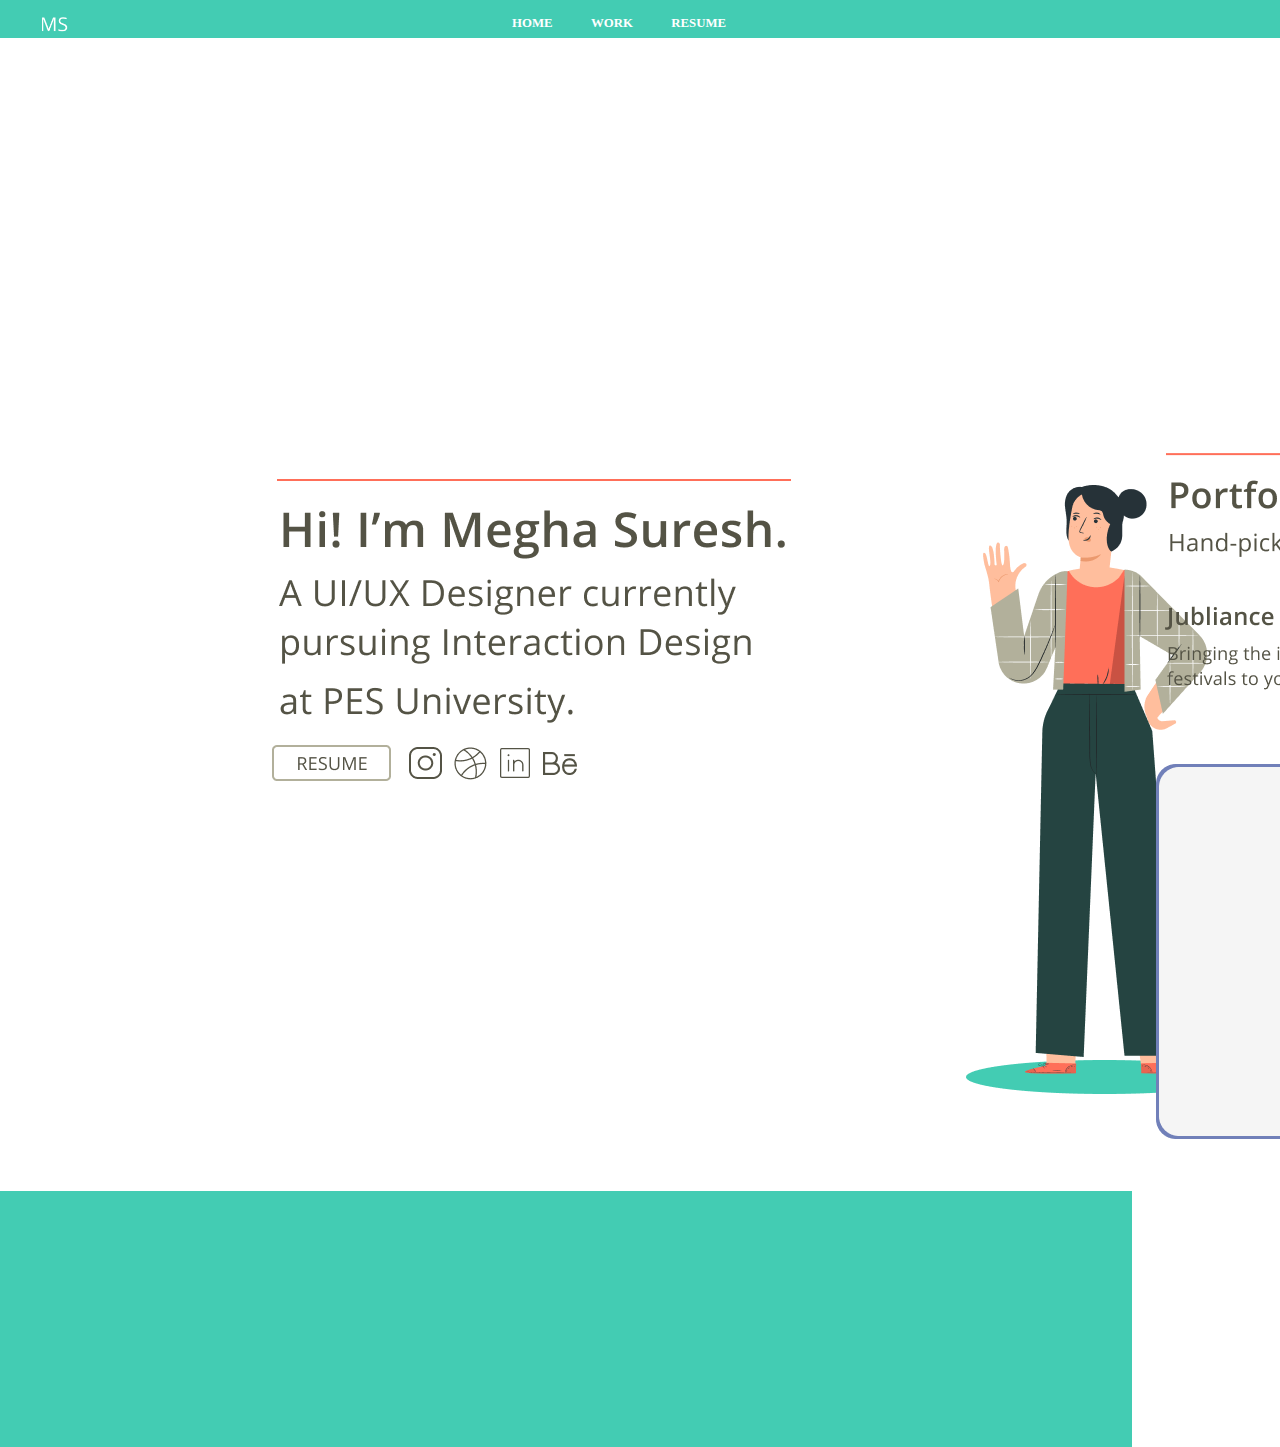
==== index.html @ 011658e3 "Add files via upload" ====
<!DOCTYPE html>
<html lang="en">
<head>
    <meta charset="UTF-8">
    <meta name="viewport" content="width=device-width, initial-scale=1.0">
    <title>Megha's Portfolio</title>
    <link rel="stylesheet" type="text/css" href="styles.css">
</head>
<body>
    <div class="nav-bar">
        <div class="logo">
            <img src="resources/images/logo.png">
        </div>
        <div class="links-box">
            <div class="link-item">
                <div class="link-item">
                    <h1>HOME</h1>
                </div>
            <div class="link-item">
                <a target="_blank" href="/work.html"><h1>WORK</h1></a>
            </div>
            <div class="link-item">
                <h1>RESUME</h1>
            </div>
        </div>
    </div>

 <div class="content">
    <div class="intro">
      <div class="introleft">
        <div class="introtext">
             <img src="resources/images/homepagetext.png">  
        </div>
       <div class="resumeandsm">
           <div class="resumebutton">
            <img src="resources/images/resumebutton.png">  
           </div>
           <div class="instagram"> 
            <img src="resources/images/iglogo.png">  
           </div>
           <div class="dribbble"> 
            <img src="resources/images/dribbblelogo.png">  
           </div>
           <div class="linkedin"> 
            <img src="resources/images/linkedinlogo.png">  
           </div>
           <div class="behance"> 
            <img src="resources/images/behancelogo.png">  
           </div>
      </div>
      </div>
        <div class="introimg">
             <img src="resources/images/homepageillus.png">  
        </div>
    </div>

    <div class="portfolio">
        <div class="heading">
            <img src="resources/images/portfolioheading.png">
        </div>
        <div class="p1">
            <div class="p1text">
                <img src="resources/images/p1text.png">
           </div>
           <div class="p1img">
            <img src="resources/images/p1.png">
       </div>
        </div>
 </div>

    <div class="footer">
            
    </div>
</body>
</html>
---- styles.css ----
a{
  color: rgb(255, 255, 255);
  text-decoration: none;
}

a:hover{
  text-decoration: underline;
}

body{
  margin: 0vw;
  padding: 0vw;
  background-color: rgb(255, 255, 255);
}
.nav-bar{
  background: #43CCB3;
  display: grid;
  grid-template-columns: 10vw auto;
  grid-gap: 30vw;
  margin: auto;
  width: 100%;
  height: 3vw;
}

.nav-bar .logo{
  width: 100%;
  padding: .6vw;
  padding-left: 3vw;
}
.nav-bar .logo img{
  width: 25%;
}

.nav-bar .links-box{
  display: grid;
  grid-template-columns: 5vw 5vw 5vw;
  grid-gap: 1vw;
}
.nav-bar .links-box .link-item{
  margin: auto;
  margin-right: 3vw;
  display: flex;
}

.nav-bar .links-box .link-item h1{
  font-size: 1vw;
  color: #ffffff;
}

.content{
  background: #ffffff;
  display: grid;
  grid-template-columns: auto auto;
  grid-gap: 1vw;
  margin: auto;
  width: 100%;
}

.intro{
  background: #ffffff;
  display: grid;
  grid-template-columns: auto auto;
  grid-gap: 1vw;
  margin: auto;
  margin-left: 20vw;
  width: 100%;
}

.introleft .resumeandsm{
  margin: auto;
  margin-left: .5vw;
  display: flex;
}

.footer{
  background: #43CCB3;
  height: 20vw;
  margin: auto;
  margin-top: 2vw;
  width: 100%;

}
/* --------------------------------------------------------responsive code here------------------------------------- */
@media only screen and (max-width: 600px) {
 .fruit-box{
  margin: auto;
  width: 100%;
  margin-top: 2vw;
}
.fruit-box .heading h2{
  font-size: 5vw;
}

.fruit-card-box{
  width: 100%;
  display: grid;
  grid-template-columns: auto auto;
  grid-gap: 1vw;
  margin: auto;
}

.fruit-card-box .fruit-card{
   width: 80%;
   border: solid 1px grey;
   margin: auto;
   margin-bottom: 5vw;
}

.fruit-card-box .fruit-card img{
  display: block;
  margin: auto;
  width: 70%;
}
.fruit-card-box .fruit-card .name-f{
  display: block;
  margin: auto;
}
.fruit-card-box .fruit-card .name-f h6{
  text-align: center;
  font-size:3vw;
  padding: 0vw;
  margin: 0vw;
  margin-bottom: 3vw;
}


}

@media only screen and (min-width: 600px) and (max-width: 1200px) {
  .fruit-box{
    margin: auto;
    width: 100%;
    margin-top: 2vw;
  }
  .fruit-box .heading h2{
    font-size: 3vw;
  }
  
  .fruit-card-box{
    width: 100%;
    display: grid;
    grid-template-columns: auto auto auto;
    grid-gap: 1vw;
    margin: auto;
  }
  
  .fruit-card-box .fruit-card{
     width: 80%;
     border: solid 1px grey;
     margin: auto;
  }
  
  .fruit-card-box .fruit-card img{
    display: block;
    margin: auto;
    width: 70%;
  }
  .fruit-card-box .fruit-card .name-f{
    display: block;
    margin: auto;
  }
  .fruit-card-box .fruit-card .name-f h6{
    text-align: center;
    font-size: 2vw;
  }
  
}

@media only screen and (min-width: 1200px){
     body{
        
    }   
}
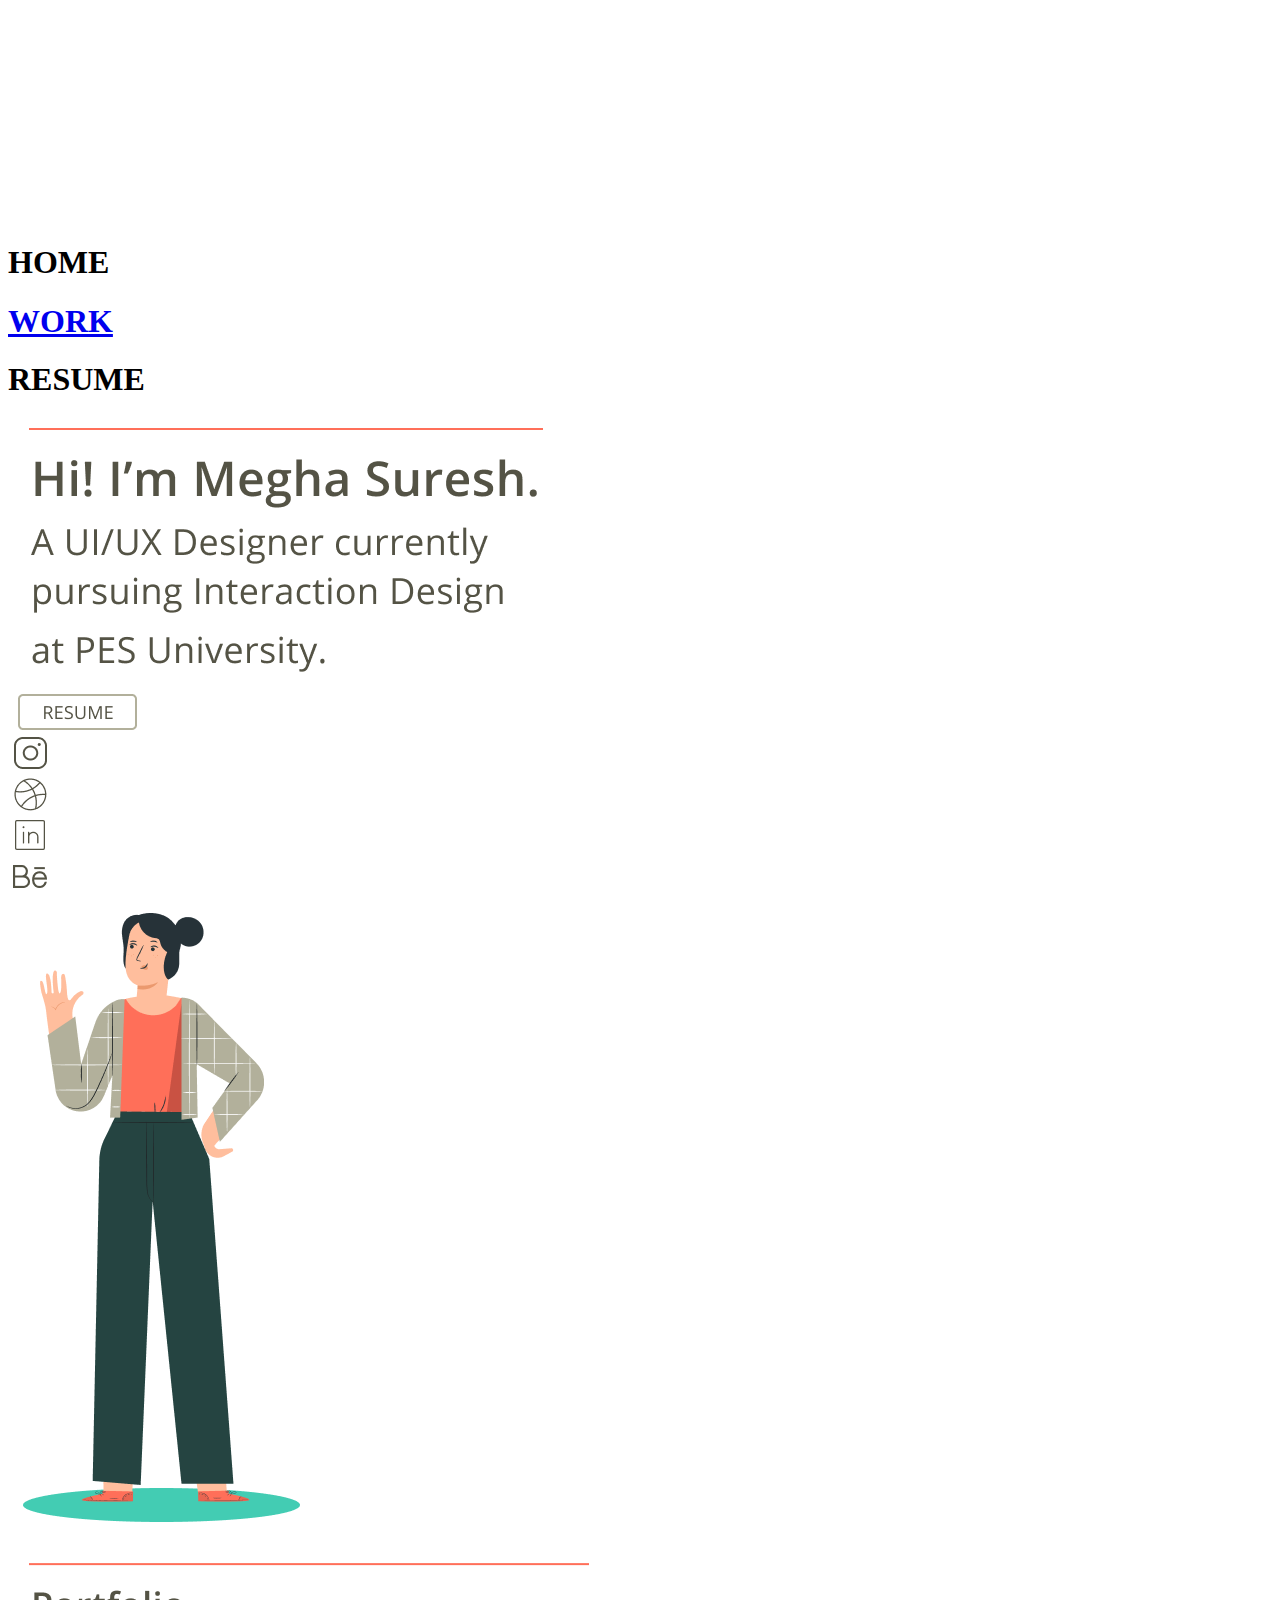
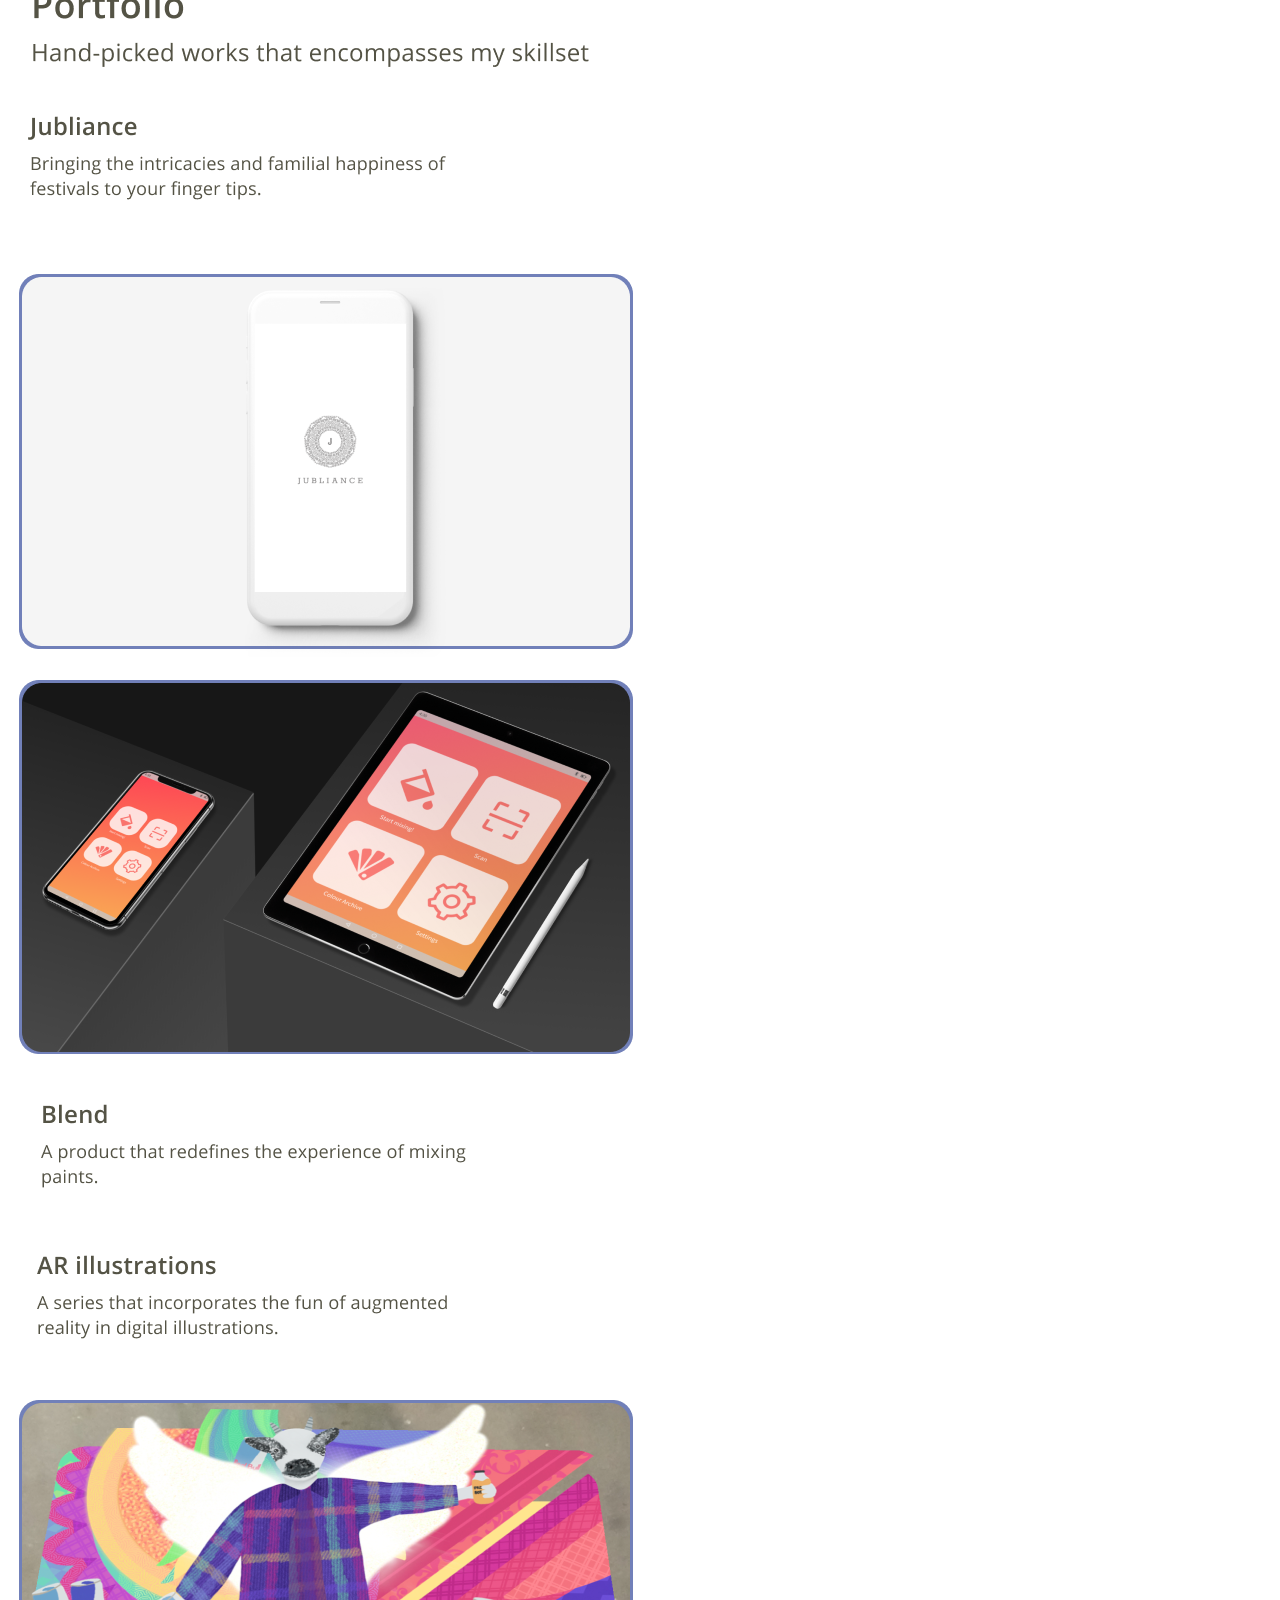
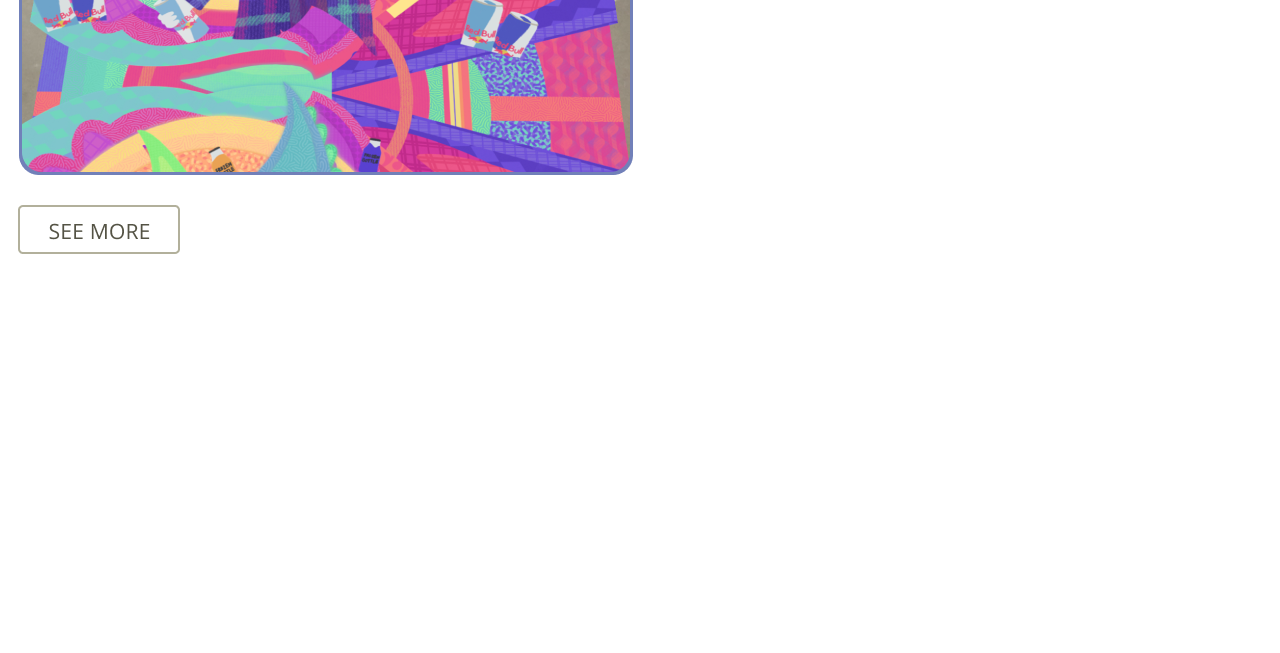
==== commit cd050c91: "Update index.html" ====
--- a/index.html
+++ b/index.html
@@ -2,74 +2,136 @@
 <html lang="en">
 <head>
     <meta charset="UTF-8">
-    <meta name="viewport" content="width=device-width, initial-scale=1.0">
-    <title>Megha's Portfolio</title>
-    <link rel="stylesheet" type="text/css" href="styles.css">
+    <meta name="viewport" content="width=device-width,initial-scale=1,maximum-scale=1,user-scalable=no">
+    <meta http-equiv="X-UA-Compatible" content="IE=edge,chrome=1">
+     <meta name="HandheldFriendly" content="true">
+    <link rel="preconnect" href="https://fonts.gstatic.com">
+    <link href="https://fonts.googleapis.com/css2?family=Open+Sans&display=swap" rel="stylesheet">
+    <title>Megha Suresh</title>
+    <link rel="stylesheet" type="text/css" href="home.css">
 </head>
+
 <body>
     <div class="nav-bar">
         <div class="logo">
-            <img src="resources/images/logo.png">
+            <a href="/home.html">
+            <img src="resources/images/logo.png"></a>
         </div>
+
         <div class="links-box">
-            <div class="link-item">
-                <div class="link-item">
+            <div class="home">
                     <h1>HOME</h1>
-                </div>
-            <div class="link-item">
+           </div>
+           <div class="work">
                 <a target="_blank" href="/work.html"><h1>WORK</h1></a>
             </div>
-            <div class="link-item">
+            <div class="resume">
                 <h1>RESUME</h1>
             </div>
         </div>
-    </div>
+</div>
 
- <div class="content">
-    <div class="intro">
-      <div class="introleft">
-        <div class="introtext">
-             <img src="resources/images/homepagetext.png">  
-        </div>
-       <div class="resumeandsm">
-           <div class="resumebutton">
-            <img src="resources/images/resumebutton.png">  
+  <div class="intro">
+          <div class="introleft">
+               <div class="introtext">
+                 <img src="resources/images/homepagetext.png">
+              </div>
+
+              <div class="resumeandsm">
+                 <div class="resumebutton">
+                     <img src="resources/images/resumebutton.png">
+                 </div>
+                 <div class="instagram">
+                     <a target="_blank" href="https://www.instagram.com/_cosmic_railway/"> 
+                     <img src="resources/images/iglogo.png"></a> 
+                 </div>
+                 <div class="dribbble"> 
+                     <a target="_blank" href="https://dribbble.com/Megha_Suresh"> 
+                     <img src="resources/images/dribbblelogo.png"></a> 
+                 </div>
+                 <div class="linkedin">
+                     <a target="_blank" href="https://www.linkedin.com/in/megha-suresh-203235194/">  
+                     <img src="resources/images/linkedinlogo.png"></a>  
+                 </div>
+                 <div class="behance">
+                     <a target="_blank" href="https://www.behance.net/meghasuresh">  
+                     <img src="resources/images/behancelogo.png"></a>
+                 </div>
+               </div>
            </div>
-           <div class="instagram"> 
-            <img src="resources/images/iglogo.png">  
+
+           <div class="introimg">
+             <img src="resources/images/homepageillus.png">  
            </div>
-           <div class="dribbble"> 
-            <img src="resources/images/dribbblelogo.png">  
+</div>
+
+ <div class="portfolio">
+            <div class="heading">
+               <img src="resources/images/portfolioheading.png">
            </div>
-           <div class="linkedin"> 
-            <img src="resources/images/linkedinlogo.png">  
-           </div>
-           <div class="behance"> 
-            <img src="resources/images/behancelogo.png">  
-           </div>
-      </div>
-      </div>
-        <div class="introimg">
-             <img src="resources/images/homepageillus.png">  
-        </div>
-    </div>
 
-    <div class="portfolio">
-        <div class="heading">
-            <img src="resources/images/portfolioheading.png">
-        </div>
-        <div class="p1">
-            <div class="p1text">
-                <img src="resources/images/p1text.png">
-           </div>
-           <div class="p1img">
-            <img src="resources/images/p1.png">
-       </div>
-        </div>
+           <div class="p1">
+              <div class="p1text" id="ptext"> 
+                 <a target="_blank" href="/jubliance.html">
+                  <img src="resources/images/p1text.png"></a>
+             </div>
+             <div class="p1img" id="pimg"> 
+                 <a target="_blank" href="/jubliance.html">
+                  <img src="resources/images/p1.png"></a> 
+             </div>
+         </div>
+
+          <div class="p2">
+              <div class="p2img" id="pimg">
+                 <img src="resources/images/p2.png"> 
+              </div>
+              <div class="p2text" id="ptext">
+                  <img src="resources/images/p2text.png"> 
+             </div>
+         </div>
+
+         <div class="p3">
+              <div class="p3text" id="ptext">
+                  <img src="resources/images/p3text.png"> 
+             </div>
+             <div class="p3img" id="pimg">
+                  <img src="resources/images/p3.png"> 
+             </div>
+         </div>
+
+         <div class="seemore">
+            <a target="_blank" href="/work.html">
+            <img src="resources/images/seemorebutton.png"></a>
+         </div>
+</div>
+
+     
+ 
+
+ <div class="footer">
+     <div class="logo">
+         <img src="resources/images/logo.png">
+     </div>
+
+     <div class="smicons">
+         <div class="instagram">
+            <a target="_blank" href="https://www.instagram.com/_cosmic_railway/">  
+            <img src="resources/images/iglogow.png"></a>  
+         </div>
+         <div class="dribbble"> 
+            <a target="_blank" href="https://dribbble.com/Megha_Suresh"> 
+            <img src="resources/images/dribbblelogow.png"></a>
+         </div>
+         <div class="linkedin"> 
+            <a target="_blank" href="https://www.linkedin.com/in/megha-suresh-203235194/"> 
+            <img src="resources/images/linkedinlogow.png"></a>
+         </div>
+         <div class="behance"> 
+            <a target="_blank" href="https://www.behance.net/meghasuresh">  
+            <img src="resources/images/behancelogow.png"></a>
+         </div>
+     </div>
  </div>
-
-    <div class="footer">
-            
-    </div>
+ 
 </body>
-</html>+</html>
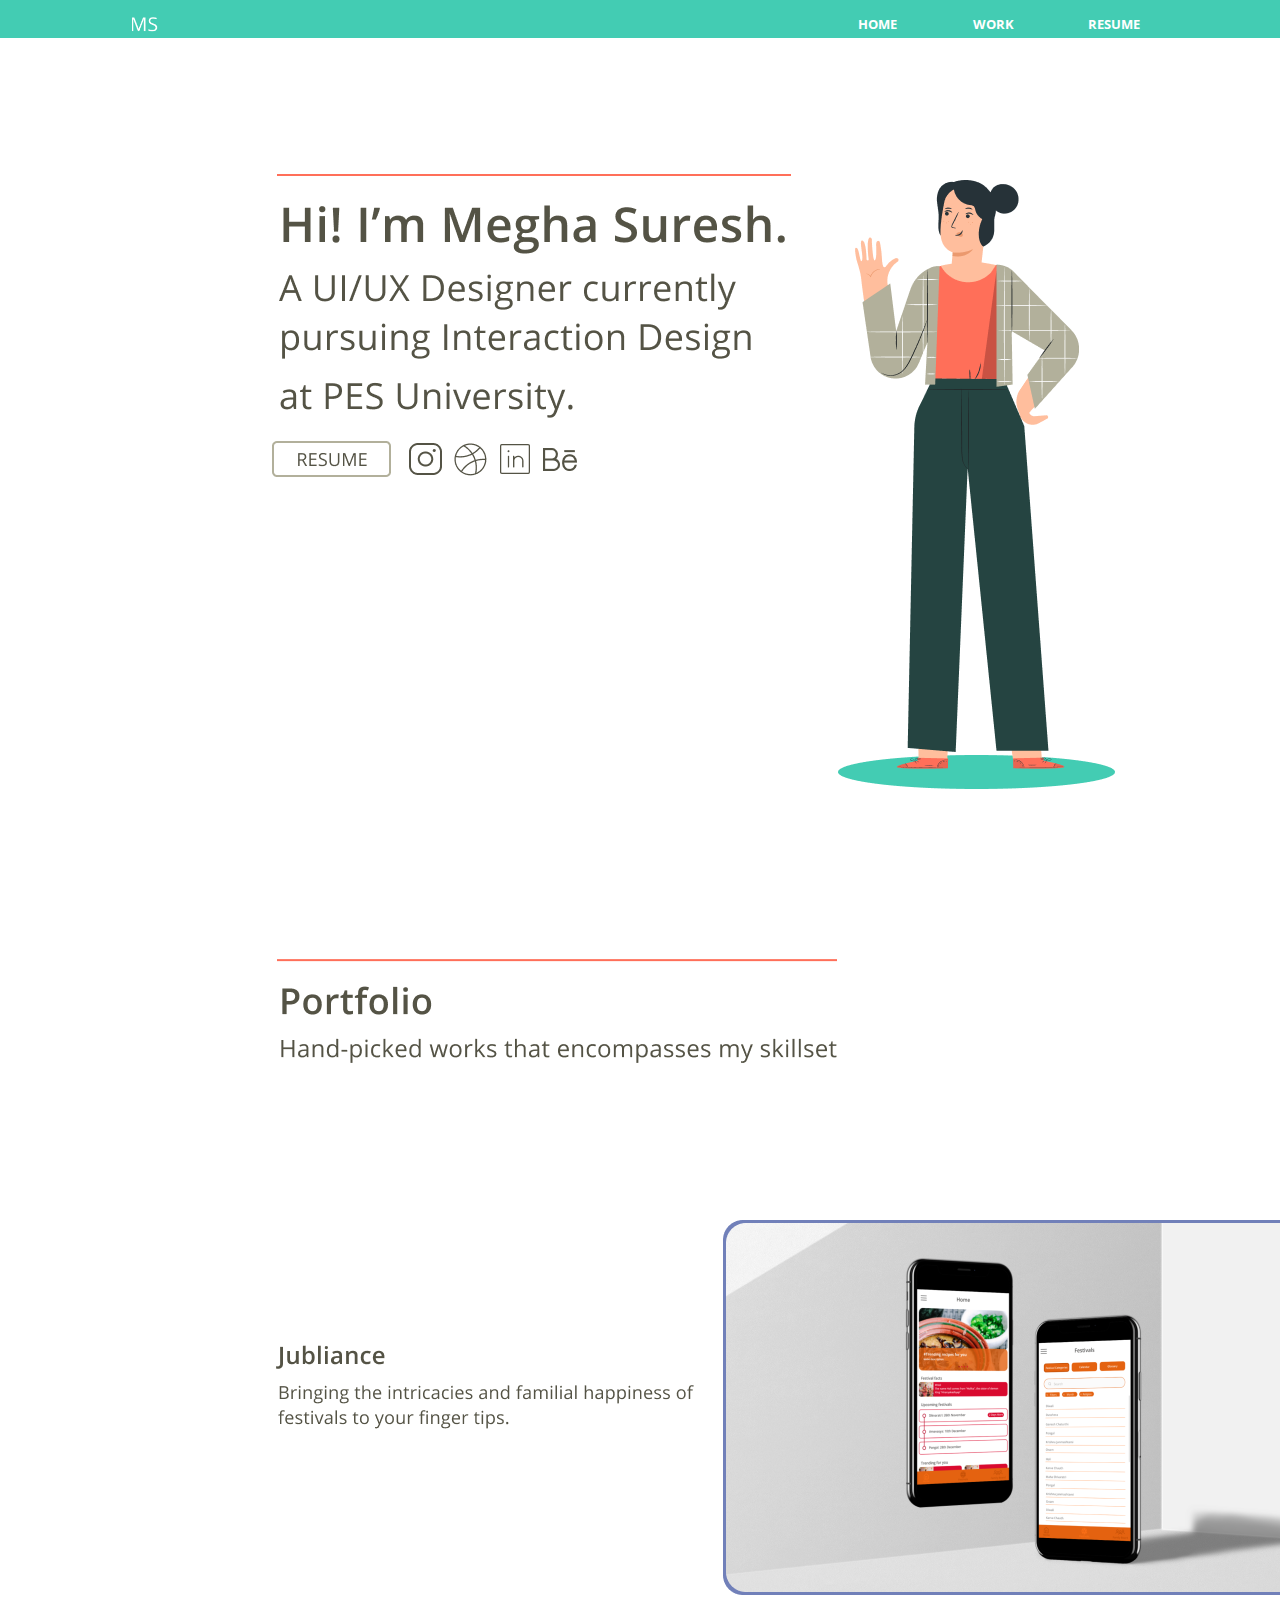
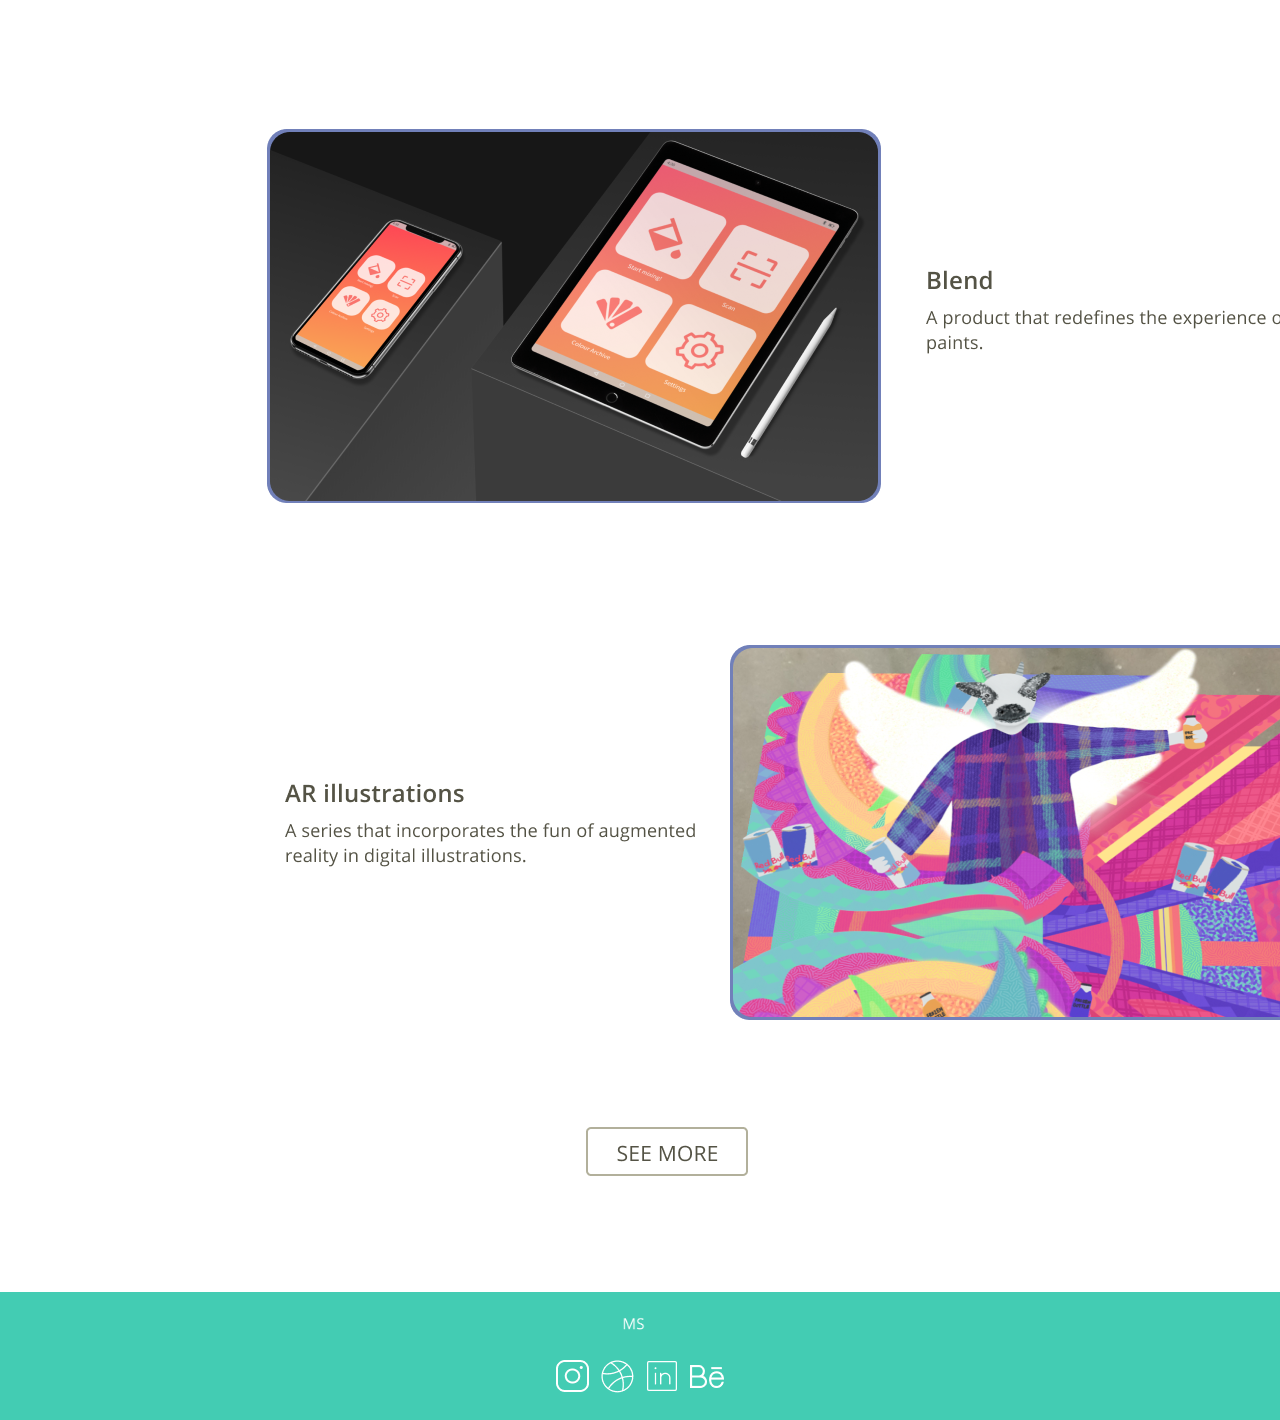
==== commit 9d8b786a: "Update index.html" ====
--- a/index.html
+++ b/index.html
@@ -8,7 +8,7 @@
     <link rel="preconnect" href="https://fonts.gstatic.com">
     <link href="https://fonts.googleapis.com/css2?family=Open+Sans&display=swap" rel="stylesheet">
     <title>Megha Suresh</title>
-    <link rel="stylesheet" type="text/css" href="home.css">
+    <link rel="stylesheet" type="text/css" href="styles.css">
 </head>
 
 <body>
--- a/styles.css
+++ b/styles.css
@@ -0,0 +1,270 @@
+body{
+    margin:auto;
+    font-family: 'Open Sans', sans-serif;
+}
+
+.nav-bar{
+    background: #43CCB3;
+    display: grid;
+    grid-template-columns: 10vw auto;
+    grid-gap: 50vw;
+    margin: auto;
+    width: 100%;
+    height: 3vw;
+    justify-content: center;
+  }
+  
+
+  
+  .nav-bar .logo{
+    width: 100%;
+    padding: .6vw;
+    padding-left: 3vw;
+  }
+  .nav-bar .logo img{
+    width: 25%;
+  }
+
+  
+  .nav-bar .links-box{
+    font-size: 0.5vw;
+    color: #ffffff;
+    display: grid;
+    grid-template-columns: 5vw 5vw 5vw;
+    grid-gap: 4vw;
+    margin: auto;
+    margin-right: 3vw;
+  }
+  
+   
+  a{
+    color: rgb(255, 255, 255);
+    text-decoration: none
+  }
+  
+  a:hover{
+    text-decoration: underline;
+  }
+
+  
+  .intro{
+    background: #ffffff;
+    display: grid;
+    grid-template-columns: auto auto;
+    grid-gap: 1vw;
+    margin: auto;
+    margin-top: 10vw;
+    width: 60vw;
+  }
+  
+  .introleft .resumeandsm{
+    margin: auto;
+    margin-left: .5vw;
+    display: flex;
+  }
+
+  .portfolio{
+    background: #ffffff;
+    margin: auto;
+    margin-top: 10vw;
+    width: 60vw;
+  }
+
+  .portfolio .heading{
+    width: 100%;
+  }
+
+
+  .portfolio .p1{
+    display: flex;
+    width: 100%;
+    margin-top: 8vw;
+  }
+
+
+  .portfolio .p2{
+    display: flex;
+    width: 100%;
+    margin-top: 8vw;
+  }
+
+  .portfolio .p3{
+    display: flex;
+    width: 100%;
+    margin-top: 8vw;
+  }
+
+  #pimg{
+      width: 60vw;
+      margin: auto;
+    }
+
+  #ptext{
+      width: 60vw;
+      margin: auto;
+    }
+
+  .seemore{
+      margin-left: 25vw;
+      margin-top: 6vw;
+    }
+
+.footer{
+     width: 100%;
+     background: #43CCB3;
+     height: 10vw;
+     margin: auto;
+     margin-top: 8vw;
+      }
+
+    
+ .footer .logo img{
+    width: 2vw;
+    margin-left: 48.5vw;
+    margin-top: 1.5vw;
+ }
+  
+  
+  .footer .smicons{
+    margin: auto;
+    margin-top: 1.5vw;
+    justify-content: center;
+    display: flex;
+  }
+  
+  /* --------------------------------------------------------responsive code here------------------------------------- */
+  @media only screen and (max-width: 600px) {
+      
+    .nav-bar{
+     display: inline-block;
+     height: max-content;
+    }
+    
+    
+    .nav-bar .logo{
+        width: 100%;
+        padding: .6vw;
+        padding-left: 45vw;
+      }
+      .nav-bar .logo img{
+        width: 10%;
+      }
+    
+      
+      .nav-bar .links-box{
+        visibility: hidden;
+        font-size: 0.5vw;
+        color: #ffffff;
+        display: grid;
+        grid-template-columns: 5vw 5vw 5vw;
+        grid-gap: 4vw;
+        margin: auto;
+        margin-right: 3vw;
+      }
+      
+  .introtext img {
+    margin-top: 40vw;
+    width: 100%;
+    justify-content: center;
+  }
+  
+  .introleft .resumeandsm{
+    margin: auto;
+    margin-left: .5vw;
+    display: flex;
+  }
+
+  .resumeandsm img{
+    margin: auto;
+    height: 90%;
+  }
+
+  .introimg{
+      visibility: hidden;
+  }
+
+  .portfolio{
+    background: #ffffff;
+    margin: auto;
+    margin-top: 10vw;
+    width: 60vw;
+    display: inline-block;
+    height: max-content;
+  }
+
+  .portfolio .heading{
+    display: inline-block;
+    width: max-content
+  }
+
+
+  .portfolio .p1{
+    display: flex;
+    flex-flow: row wrap;
+    width: 100%;
+    margin-top: 20vw;
+  }
+
+
+  .portfolio .p2{
+    display: flex;
+    flex-flow: row wrap;
+    flex-direction: column-reverse;
+    width: 100%;
+    margin-top: 20vw;
+  }
+
+  .portfolio .p3{
+    display: flex;
+    flex-flow: row wrap;
+    width: 100%;
+    margin-top: 20vw;
+  }
+
+  #pimg{
+      width: 60vw;
+      margin: auto;
+    }
+
+  #ptext{
+      width: 60vw;
+      margin: auto;
+    }
+
+  .seemore{
+      display: inline-block;
+      height: 1vw;
+      margin-left: 30vw;
+      margin-top: 6vw;
+    }
+
+.footer{
+  height: 5vw;
+  display: inline-block;
+  height: max-content;
+  }
+
+    
+ .footer .logo img{
+    width: 10vw;
+    margin-left: 44vw;
+    margin-top: 1.5vw;
+ }
+  
+  
+  .footer .smicons{
+    margin: auto;
+    margin-top: 1.5vw;
+    justify-content: center;
+    display: flex;
+  }
+  }
+   
+  
+  @media only screen and (min-width: 600px) and (max-width: 1200px) {
+  }
+    
+  
+  @media only screen and (min-width: 1200px){
+  }
+  
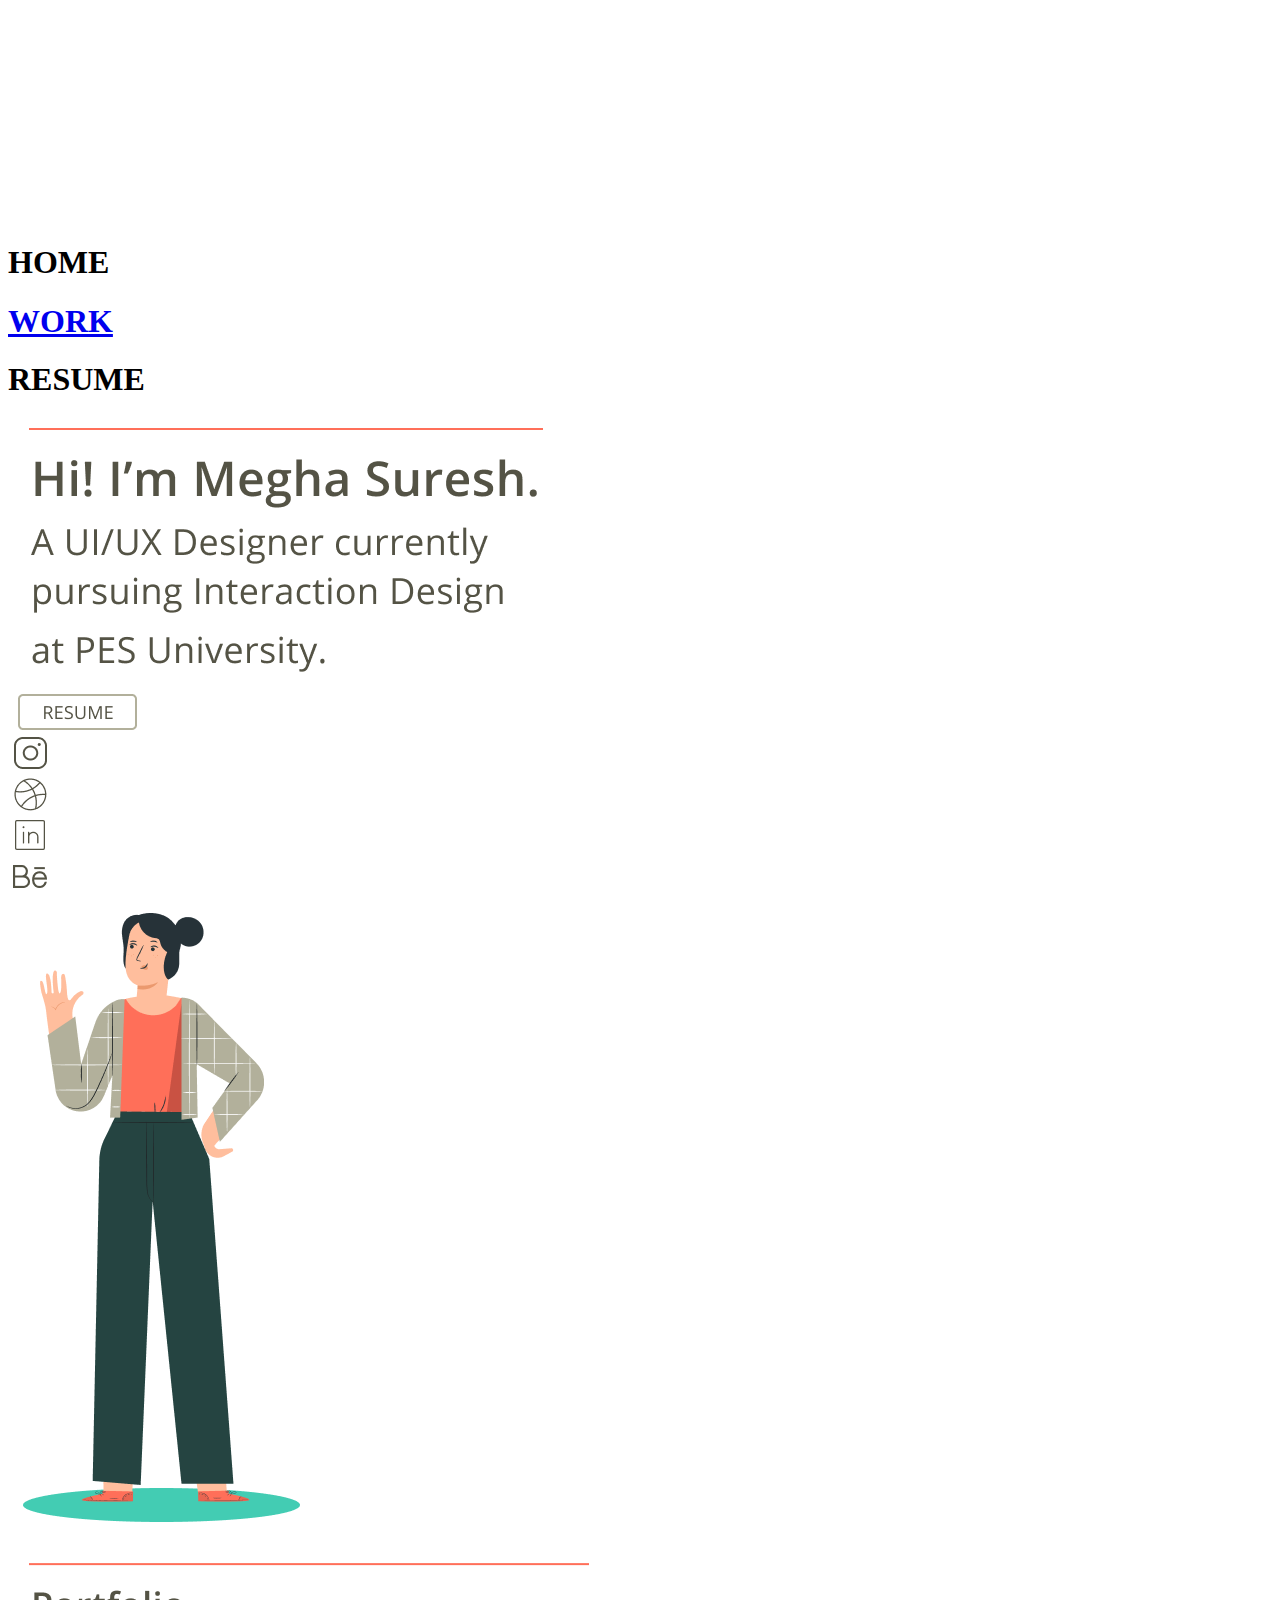
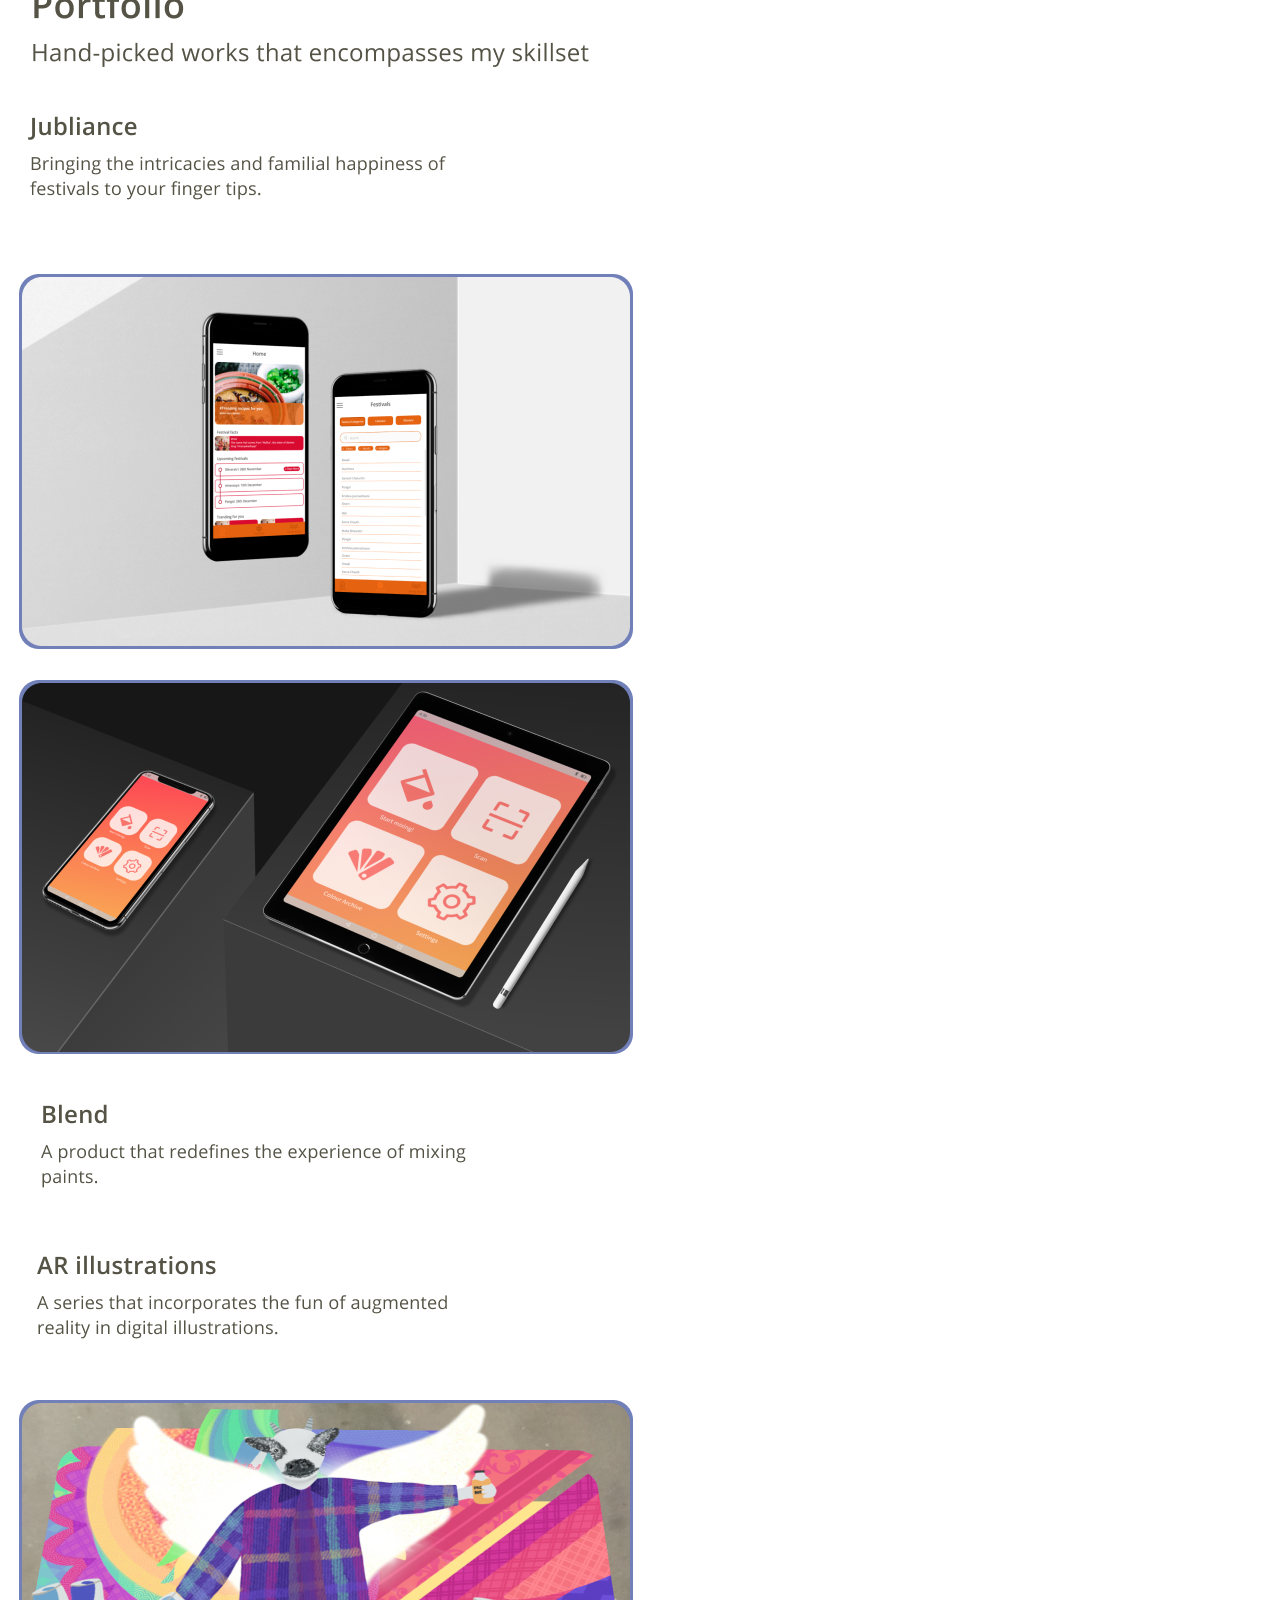
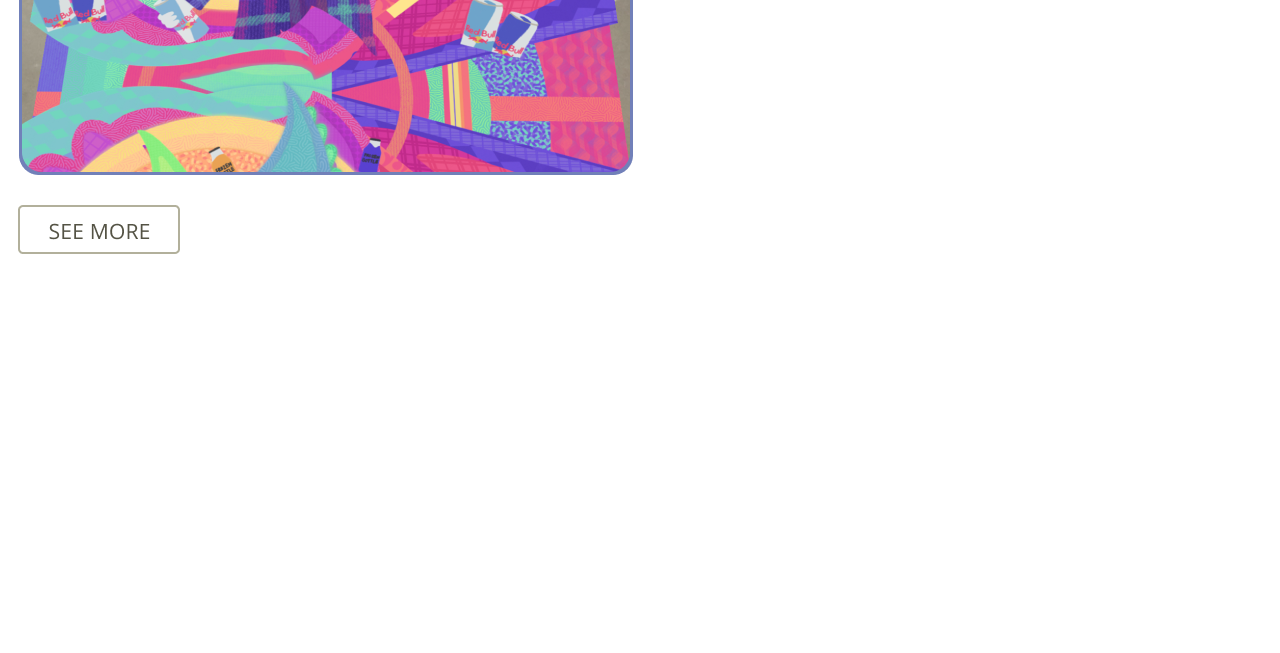
==== commit a35ca12f: "Update index.html" ====
--- a/index.html
+++ b/index.html
@@ -8,7 +8,7 @@
     <link rel="preconnect" href="https://fonts.gstatic.com">
     <link href="https://fonts.googleapis.com/css2?family=Open+Sans&display=swap" rel="stylesheet">
     <title>Megha Suresh</title>
-    <link rel="stylesheet" type="text/css" href="styles.css">
+    <link rel="stylesheet" type="text/css" href="home.css">
 </head>
 
 <body>
@@ -92,9 +92,11 @@
 
          <div class="p3">
               <div class="p3text" id="ptext">
+                <a target="_blank" href="https://www.instagram.com/p/CHPGu8WDOkv/?utm_source=ig_web_copy_link">
                   <img src="resources/images/p3text.png"> 
              </div>
              <div class="p3img" id="pimg">
+                <a target="_blank" href="https://www.instagram.com/p/CHPGu8WDOkv/?utm_source=ig_web_copy_link">
                   <img src="resources/images/p3.png"> 
              </div>
          </div>
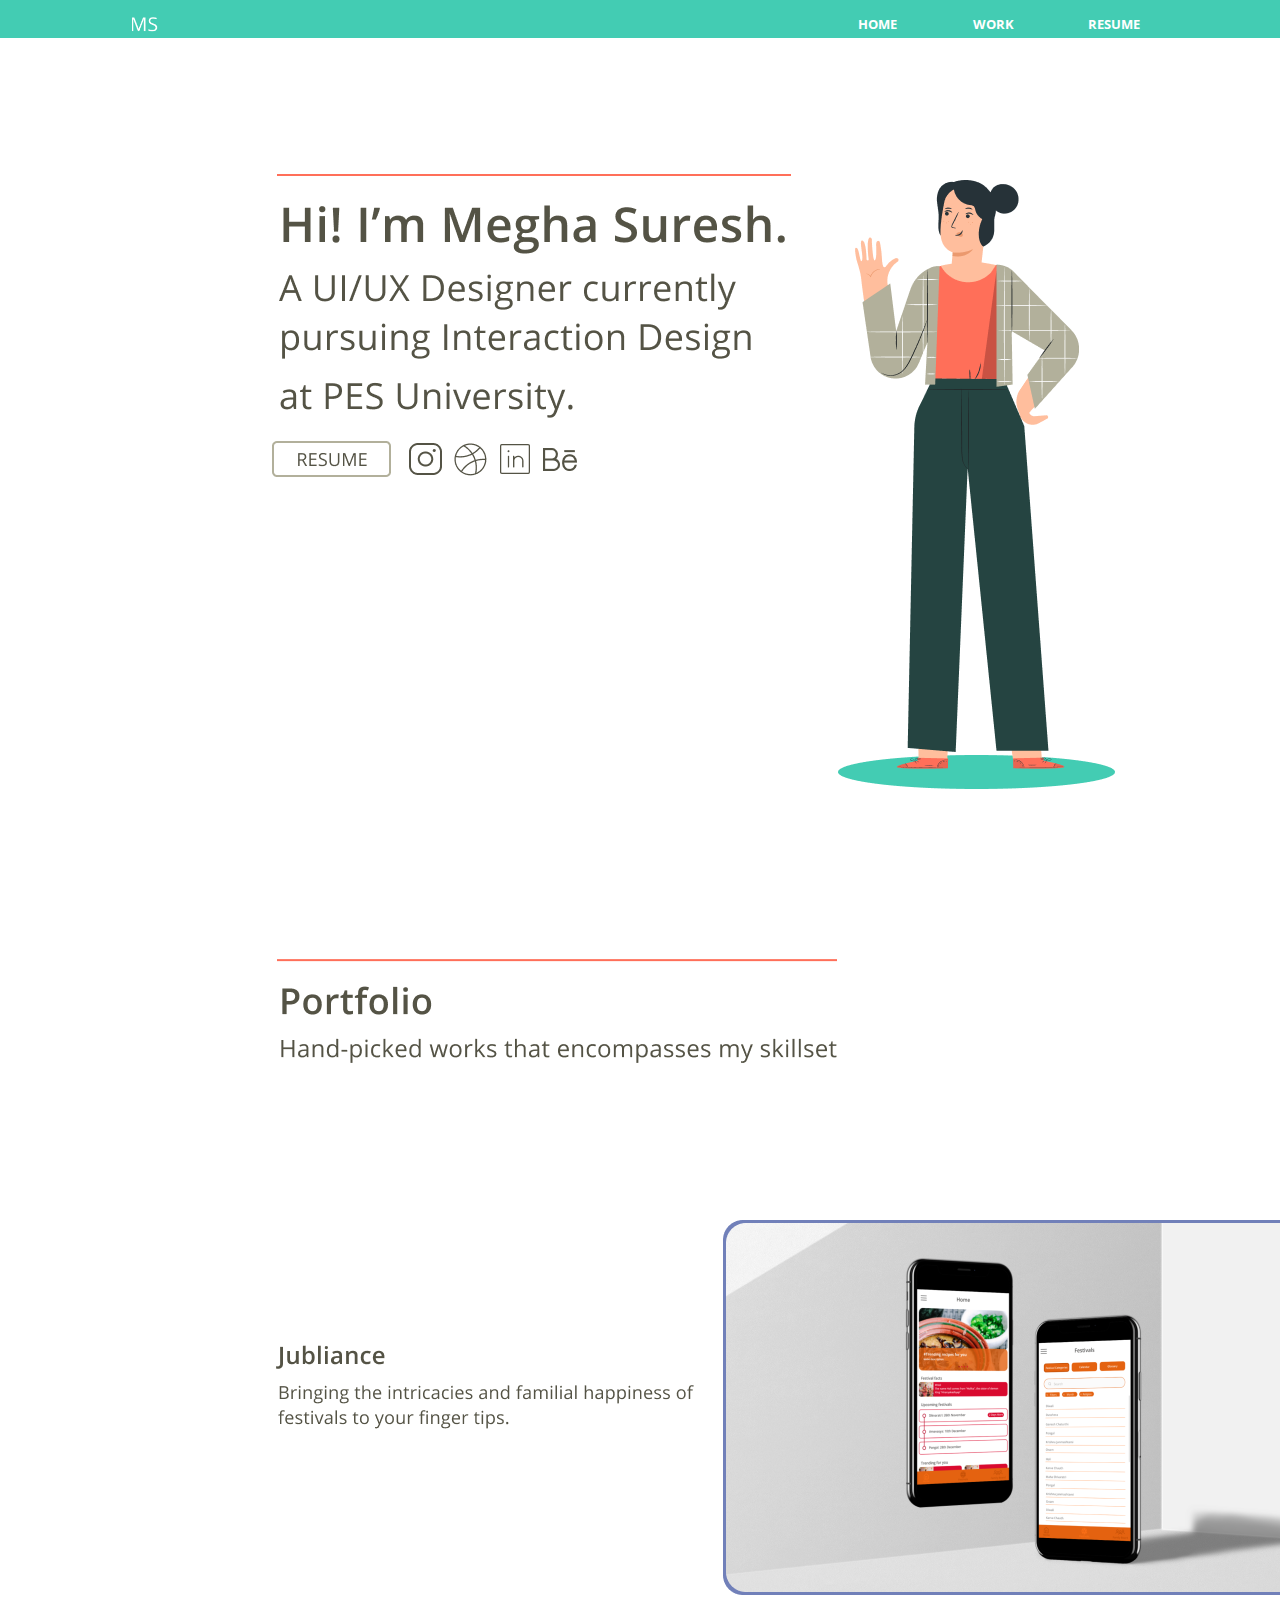
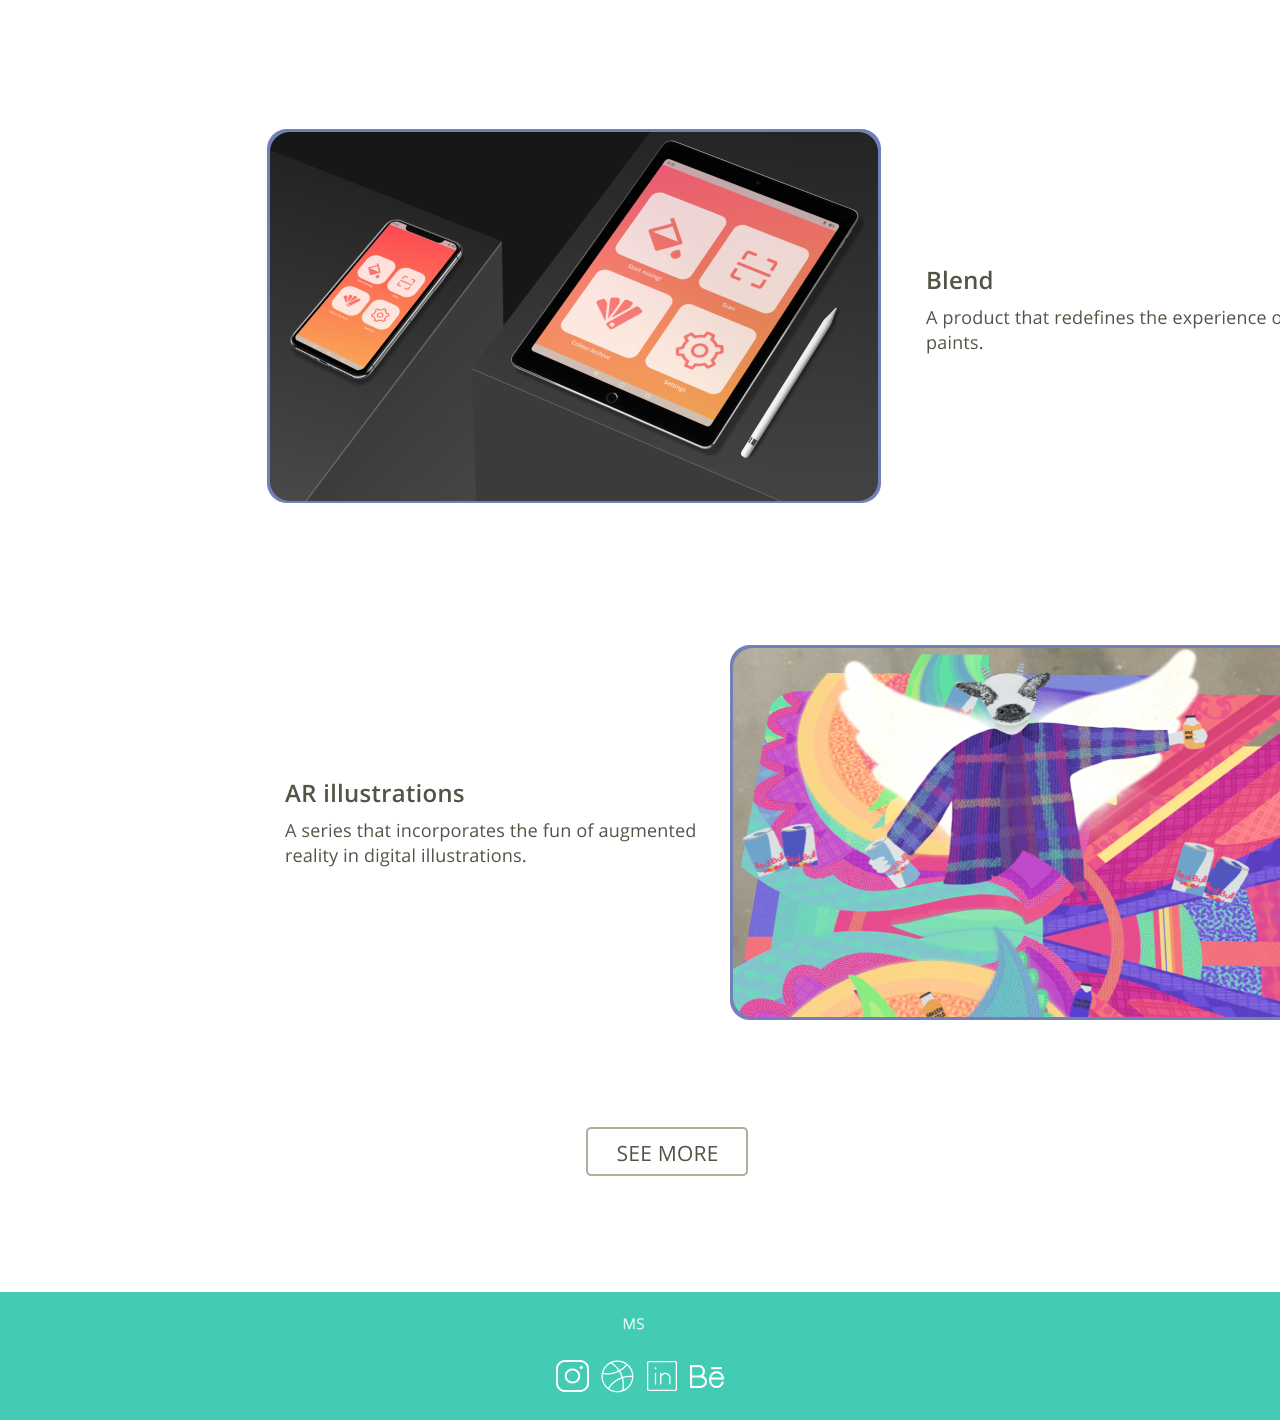
==== commit c131eaf9: "Update index.html" ====
--- a/index.html
+++ b/index.html
@@ -8,7 +8,7 @@
     <link rel="preconnect" href="https://fonts.gstatic.com">
     <link href="https://fonts.googleapis.com/css2?family=Open+Sans&display=swap" rel="stylesheet">
     <title>Megha Suresh</title>
-    <link rel="stylesheet" type="text/css" href="home.css">
+    <link rel="stylesheet" type="text/css" href="styles.css">
 </head>
 
 <body>
--- a/styles.css
+++ b/styles.css
@@ -0,0 +1,273 @@
+body{
+    margin:auto;
+    font-family: 'Open Sans', sans-serif;
+}
+
+.nav-bar{
+    background: #43CCB3;
+    display: grid;
+    grid-template-columns: 10vw auto;
+    grid-gap: 50vw;
+    margin: auto;
+    width: 100%;
+    height: 3vw;
+    justify-content: center;
+  }
+  
+
+  
+  .nav-bar .logo{
+    width: 100%;
+    padding: .6vw;
+    padding-left: 3vw;
+  }
+  .nav-bar .logo img{
+    width: 25%;
+  }
+
+  
+  .nav-bar .links-box{
+    font-size: 0.5vw;
+    color: #ffffff;
+    display: grid;
+    grid-template-columns: 5vw 5vw 5vw;
+    grid-gap: 4vw;
+    margin: auto;
+    margin-right: 3vw;
+  }
+  
+   
+  a{
+    color: rgb(255, 255, 255);
+    text-decoration: none
+  }
+  
+  a:hover{
+    text-decoration: underline;
+  }
+
+  
+  .intro{
+    background: #ffffff;
+    display: grid;
+    grid-template-columns: auto auto;
+    grid-gap: 1vw;
+    margin: auto;
+    margin-top: 10vw;
+    width: 60vw;
+  }
+  
+  .introleft .resumeandsm{
+    margin: auto;
+    margin-left: .5vw;
+    display: flex;
+  }
+
+  .portfolio{
+    background: #ffffff;
+    margin: auto;
+    margin-top: 10vw;
+    width: 60vw;
+  }
+
+  .portfolio .heading{
+    width: 100%;
+  }
+
+
+  .portfolio .p1{
+    display: flex;
+    width: 100%;
+    margin-top: 8vw;
+  }
+
+
+  .portfolio .p2{
+    display: flex;
+    width: 100%;
+    margin-top: 8vw;
+  }
+
+  .portfolio .p3{
+    display: flex;
+    width: 100%;
+    margin-top: 8vw;
+  }
+
+  #pimg{
+      width: 60vw;
+      margin: auto;
+    }
+
+  #ptext{
+      width: 60vw;
+      margin: auto;
+    }
+
+  .seemore{
+      margin-left: 25vw;
+      margin-top: 6vw;
+    }
+
+.footer{
+     width: 100%;
+     background: #43CCB3;
+     height: 10vw;
+     margin: auto;
+     margin-top: 8vw;
+      }
+
+    
+ .footer .logo img{
+    width: 2vw;
+    margin-left: 48.5vw;
+    margin-top: 1.5vw;
+ }
+  
+  
+  .footer .smicons{
+    margin: auto;
+    margin-top: 1.5vw;
+    justify-content: center;
+    display: flex;
+  }
+  
+  /* --------------------------------------------------------responsive code here------------------------------------- */
+  @media only screen and (max-width: 600px) {
+      
+    .nav-bar{
+     display: inline-block;
+     height: max-content;
+     width: 100%;
+    }
+    
+    
+    .nav-bar .logo{
+        width: 10%;
+        padding: .6vw;
+        padding-left: 45vw;
+      }
+      .nav-bar .logo img{
+        width: 100%;
+      }
+    
+      
+      .nav-bar .links-box{
+        visibility: hidden;
+        font-size: 0.5vw;
+        color: #ffffff;
+        display: grid;
+        grid-template-columns: 5vw 5vw 5vw;
+        grid-gap: 4vw;
+        margin: auto;
+        margin-right: 3vw;
+      }
+      
+  .introtext img {
+    margin-top: 20vw;
+    width: 70vw;
+    justify-content: center;
+  }
+  
+  .introleft .resumeandsm{
+    margin: auto;
+    margin-left: .5vw;
+    display: flex;
+  }
+
+  .resumeandsm img{
+    margin: auto;
+    height: 90%;
+  }
+
+  .introimg{
+      visibility: hidden;
+  }
+
+  .portfolio {
+    background: #ffffff;
+    margin: auto;
+    width: 60vw;
+    display: inline-block;
+    height: max-content;
+  }
+
+  .portfolio .heading img{
+    display: inline-block;
+    width: 90vw;
+    margin: auto;
+    margin-top: 1vw;
+    justify-content:center;
+  }
+
+
+  .portfolio .p1{
+    display: flex;
+    flex-flow: row wrap;
+    margin-top: 10vw;
+  }
+
+
+  .portfolio .p2{
+    display: flex;
+    flex-flow: row wrap;
+    flex-direction: column-reverse;
+    margin-top: 10vw;
+  }
+
+  .portfolio .p3{
+    display: flex;
+    flex-flow: row wrap;
+
+    margin-top: 10vw;
+  }
+
+  #pimg img{
+      width: 90vw;
+      margin: auto;
+      justify-content:center;
+    }
+
+  #ptext img{
+      width: 90vw;
+      margin: auto;
+      justify-content:center;
+    }
+
+  .seemore{
+      display: inline-block;
+      height: 1vw;
+      margin-left: 30vw;
+      margin-top: 6vw;
+    }
+
+.footer{
+  height: 5vw;
+  display: inline-block;
+  height: max-content;
+  }
+
+    
+ .footer .logo img{
+    width: 10vw;
+    margin-left: 44vw;
+    margin-top: 1.5vw;
+ }
+  
+  
+  .footer .smicons{
+    margin: auto;
+    margin-top: 1.5vw;
+    justify-content: center;
+    display: flex;
+  }
+  }
+   
+  
+  @media only screen and (min-width: 600px) and (max-width: 1200px) {
+  }
+    
+  
+  @media only screen and (min-width: 1200px){
+  }
+  
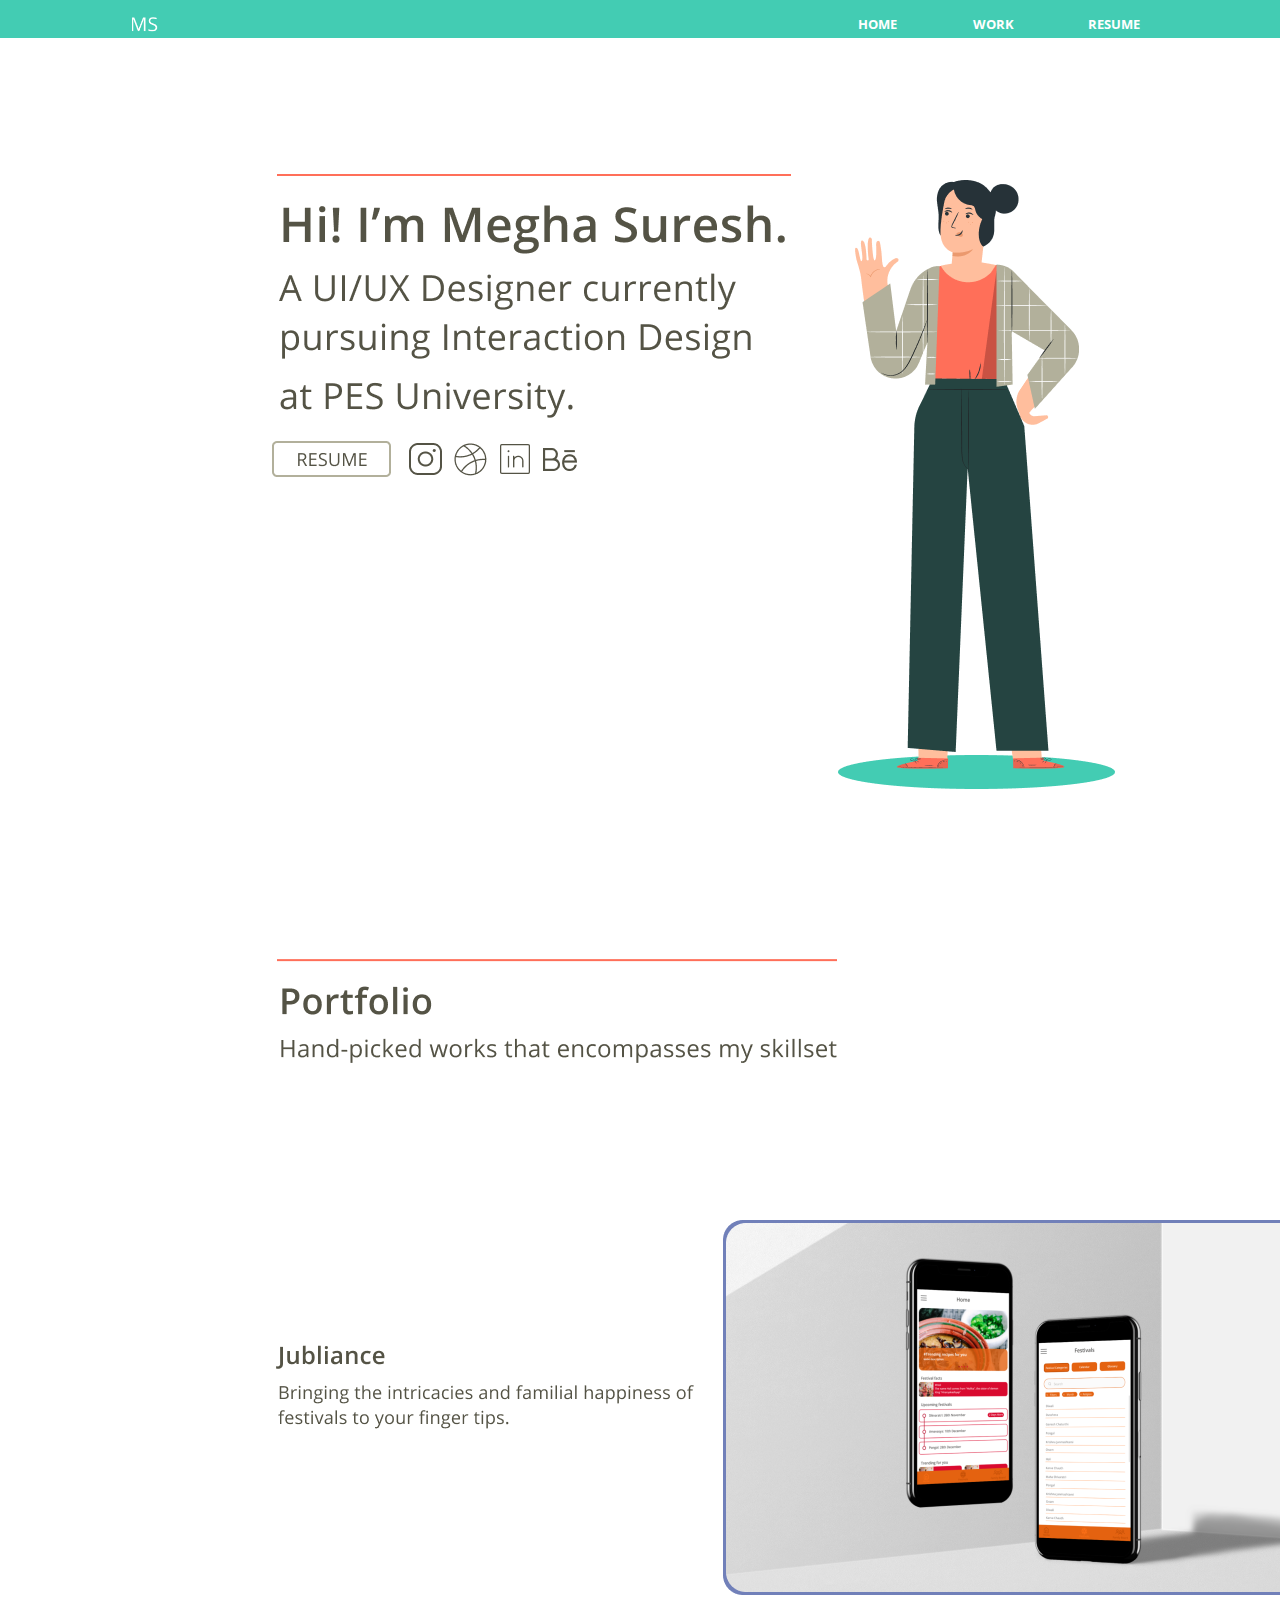
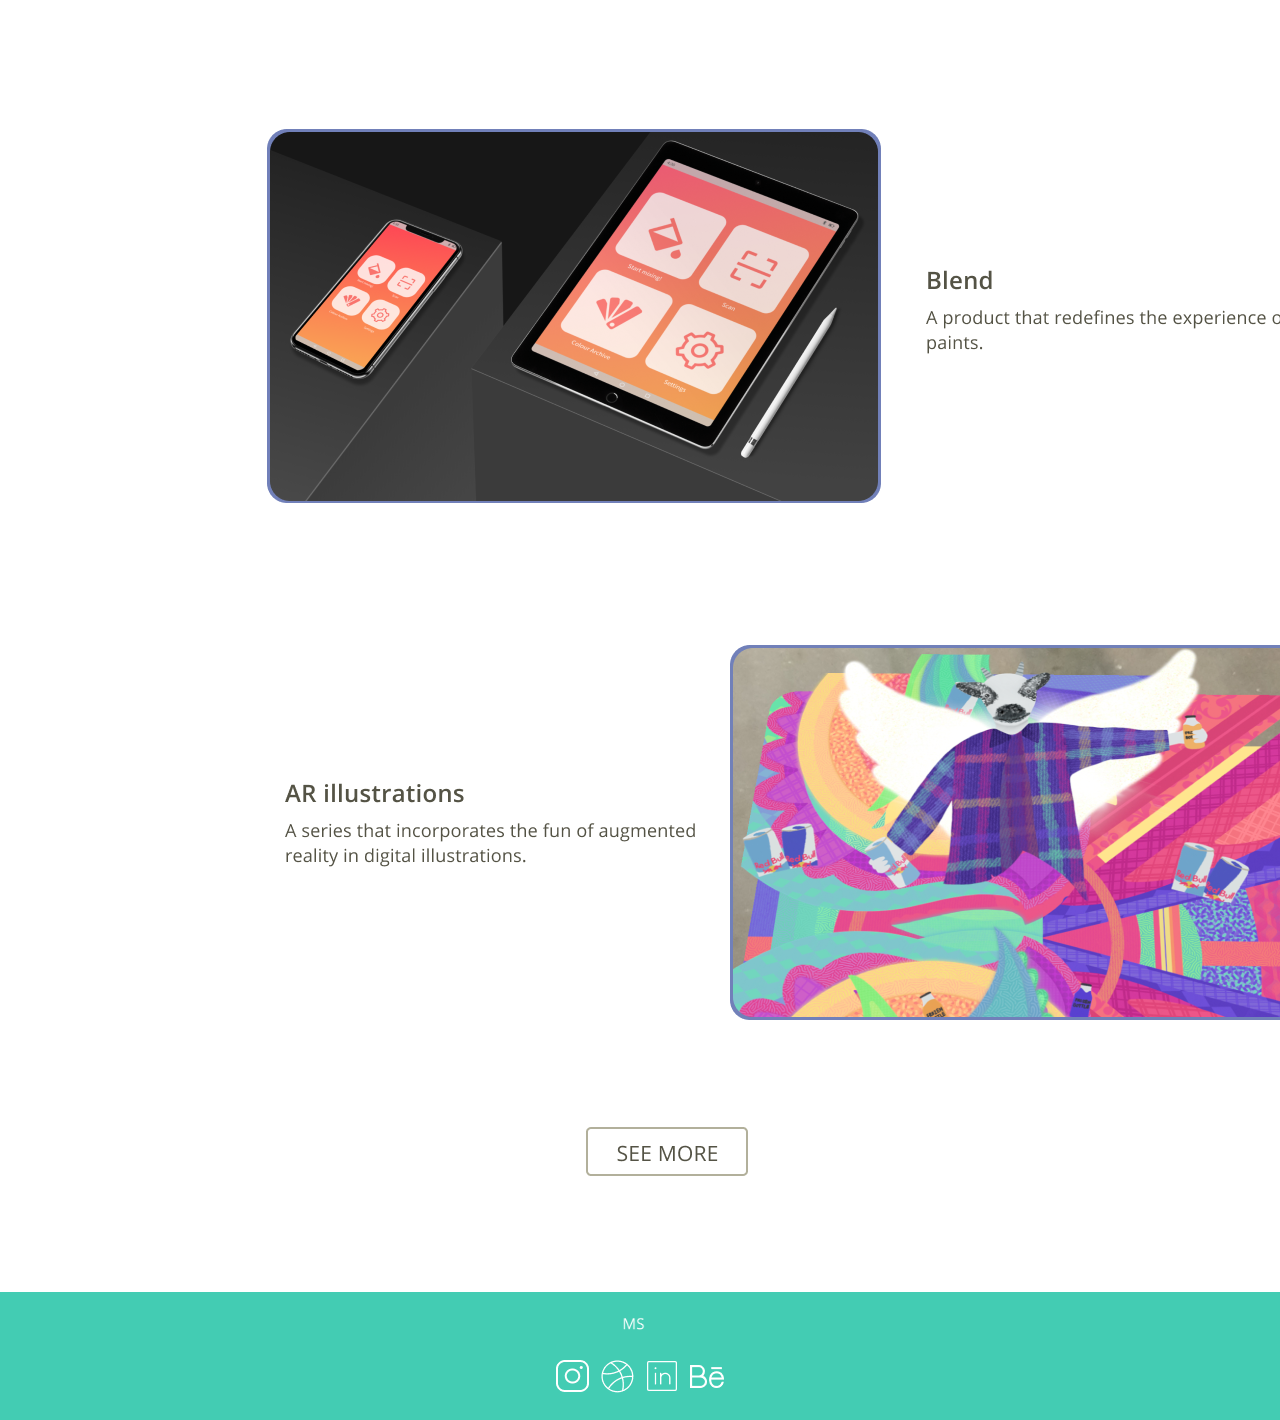
==== commit fa2a8c46: "Update index.html" ====
--- a/index.html
+++ b/index.html
@@ -14,7 +14,7 @@
 <body>
     <div class="nav-bar">
         <div class="logo">
-            <a href="/home.html">
+            <a href="index.html">
             <img src="resources/images/logo.png"></a>
         </div>
 
@@ -23,7 +23,7 @@
                     <h1>HOME</h1>
            </div>
            <div class="work">
-                <a target="_blank" href="/work.html"><h1>WORK</h1></a>
+                <a target="_blank" href="work.html"><h1>WORK</h1></a>
             </div>
             <div class="resume">
                 <h1>RESUME</h1>
@@ -72,11 +72,11 @@
 
            <div class="p1">
               <div class="p1text" id="ptext"> 
-                 <a target="_blank" href="/jubliance.html">
+                 <a target="_blank" href="jubliance.html">
                   <img src="resources/images/p1text.png"></a>
              </div>
              <div class="p1img" id="pimg"> 
-                 <a target="_blank" href="/jubliance.html">
+                 <a target="_blank" href="jubliance.html">
                   <img src="resources/images/p1.png"></a> 
              </div>
          </div>
